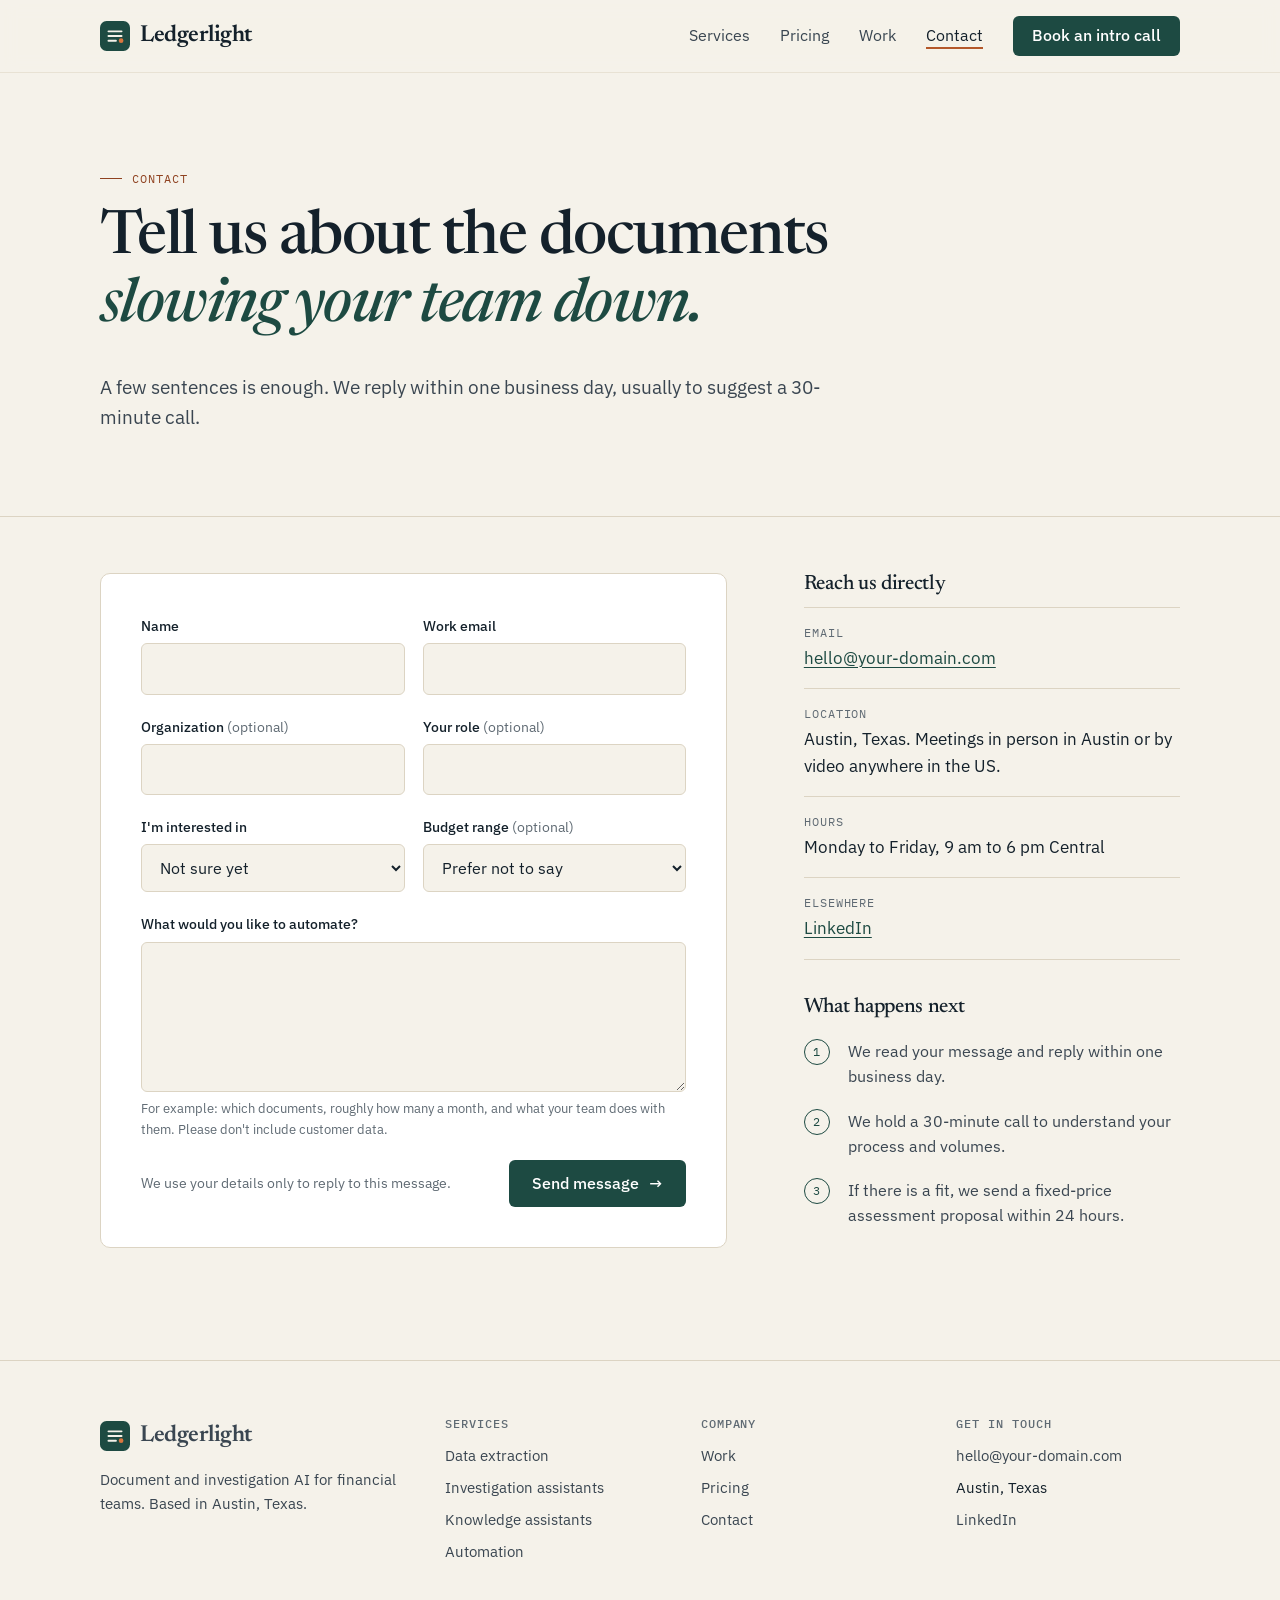
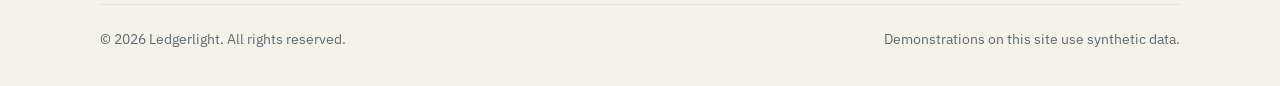
==== contact.html @ 72e63677 "My AI Agency Website Design First Phase - Pradeep" ====
<!doctype html>
<html lang="en">
<head>
  <meta charset="utf-8">
  <meta name="viewport" content="width=device-width, initial-scale=1">
  <title>Contact — Ledgerlight</title>
  <meta name="description" content="Tell us about the documents slowing your team down. Based in Austin, Texas; we reply within one business day.">
  <meta property="og:title" content="Ledgerlight — Document & Investigation AI">
  <meta property="og:description" content="AI that reads the paperwork, so your team can make the call.">
  <meta name="theme-color" content="#1D4A42">
  <link rel="icon" href="assets/img/favicon.svg" type="image/svg+xml">
  <link rel="preconnect" href="https://fonts.googleapis.com">
  <link rel="preconnect" href="https://fonts.gstatic.com" crossorigin>
  <link href="https://fonts.googleapis.com/css2?family=IBM+Plex+Mono:wght@400;500&family=IBM+Plex+Sans:wght@400;500;600&family=Newsreader:ital,opsz,wght@0,6..72,400;0,6..72,500;0,6..72,600;1,6..72,400;1,6..72,500&display=swap" rel="stylesheet">
  <link rel="stylesheet" href="assets/css/styles.css">
</head>
<body>
  <a class="skip-link" href="#main">Skip to content</a>

  <header class="site-header">
    <nav class="wrap nav" aria-label="Main">
      <a class="brand" href="index.html" aria-label="Ledgerlight home">
        <svg class="brand-mark" viewBox="0 0 32 32" aria-hidden="true"><rect width="32" height="32" rx="7" fill="#1D4A42"/><path d="M9 11h14M9 16h14M9 21h8" stroke="#F5F2EA" stroke-width="2" stroke-linecap="round"/><circle cx="22.5" cy="21" r="2.5" fill="#D9763F"/></svg>
        <span class="brand-name">Ledgerlight</span>
      </a>
      <button class="nav-toggle" aria-expanded="false" aria-controls="nav-links" aria-label="Open menu">
        <svg width="20" height="20" viewBox="0 0 20 20" aria-hidden="true"><path d="M3 6h14M3 10h14M3 14h14" stroke="currentColor" stroke-width="1.6" stroke-linecap="round"/></svg>
      </button>
      <ul class="nav-links" id="nav-links">
        <li><a href="services.html">Services</a></li>
        <li><a href="services.html#engagements">Pricing</a></li>
        <li><a href="work.html">Work</a></li>
        <li><a href="contact.html" aria-current="page">Contact</a></li>
        <li><a class="btn btn-primary" href="contact.html">Book an intro call</a></li>
      </ul>
    </nav>
  </header>

  <main id="main">
    <section class="page-head">
      <div class="wrap">
        <p class="eyebrow">Contact</p>
        <h1>Tell us about the documents <em class="accent">slowing your team down.</em></h1>
        <p class="lede">A few sentences is enough. We reply within one business day, usually to suggest a 30-minute call.</p>
      </div>
    </section>

    <section style="padding-top:56px">
      <div class="wrap contact-grid">
        <!--
          To receive submissions directly, create a free form endpoint (for example Formspree or Web3Forms)
          and paste its URL into data-endpoint below. With data-endpoint empty, the form opens the visitor's
          email app addressed to data-email.
        -->
        <form class="contact" novalidate data-endpoint="" data-email="hello@your-domain.com">
          <div class="field-row">
            <div class="field">
              <label for="name">Name</label>
              <input id="name" name="name" type="text" autocomplete="name" required>
            </div>
            <div class="field">
              <label for="email">Work email</label>
              <input id="email" name="email" type="email" autocomplete="email" required>
            </div>
          </div>
          <div class="field-row">
            <div class="field">
              <label for="company">Organization <span class="opt">(optional)</span></label>
              <input id="company" name="company" type="text" autocomplete="organization">
            </div>
            <div class="field">
              <label for="role">Your role <span class="opt">(optional)</span></label>
              <input id="role" name="role" type="text" autocomplete="organization-title">
            </div>
          </div>
          <div class="field-row">
            <div class="field">
              <label for="interest">I'm interested in</label>
              <select id="interest" name="interest">
                <option>Not sure yet</option>
                <option>Document data extraction</option>
                <option>Investigation &amp; case assistants</option>
                <option>Policy &amp; knowledge assistants</option>
                <option>Workflow automation &amp; integrations</option>
              </select>
            </div>
            <div class="field">
              <label for="budget">Budget range <span class="opt">(optional)</span></label>
              <select id="budget" name="budget">
                <option value="">Prefer not to say</option>
                <option>Under $5,000</option>
                <option>$5,000–$25,000</option>
                <option>$25,000–$100,000</option>
                <option>Over $100,000</option>
              </select>
            </div>
          </div>
          <div class="field">
            <label for="message">What would you like to automate?</label>
            <textarea id="message" name="message" required aria-describedby="message-hint"></textarea>
            <span class="hint" id="message-hint">For example: which documents, roughly how many a month, and what your team does with them. Please don't include customer data.</span>
          </div>
          <div class="hp" aria-hidden="true"><label for="website">Website</label><input id="website" name="website" type="text" tabindex="-1" autocomplete="off"></div>
          <div class="form-foot">
            <small>We use your details only to reply to this message.</small>
            <button class="btn btn-primary" type="submit">Send message <span class="arrow" aria-hidden="true">→</span></button>
          </div>
          <div class="form-status" role="status" aria-live="polite"></div>
        </form>

        <aside class="contact-side">
          <h3>Reach us directly</h3>
          <ul class="contact-list">
            <li><span class="k">Email</span><a href="mailto:hello@your-domain.com">hello@your-domain.com</a></li>
            <li><span class="k">Location</span><span>Austin, Texas. Meetings in person in Austin or by video anywhere in the US.</span></li>
            <li><span class="k">Hours</span><span>Monday to Friday, 9 am to 6 pm Central</span></li>
            <li><span class="k">Elsewhere</span><a href="https://www.linkedin.com/" rel="noopener">LinkedIn</a></li>
          </ul>

          <h3>What happens next</h3>
          <ol class="next-steps">
            <li>We read your message and reply within one business day.</li>
            <li>We hold a 30-minute call to understand your process and volumes.</li>
            <li>If there is a fit, we send a fixed-price assessment proposal within 24 hours.</li>
          </ol>
        </aside>
      </div>
    </section>
  </main>

  <footer class="site-footer">
    <div class="wrap">
      <div class="footer-grid">
        <div>
          <a class="brand" href="index.html" style="margin-bottom:14px">
            <svg class="brand-mark" viewBox="0 0 32 32" aria-hidden="true"><rect width="32" height="32" rx="7" fill="#1D4A42"/><path d="M9 11h14M9 16h14M9 21h8" stroke="#F5F2EA" stroke-width="2" stroke-linecap="round"/><circle cx="22.5" cy="21" r="2.5" fill="#D9763F"/></svg>
            <span class="brand-name">Ledgerlight</span>
          </a>
          <p>Document and investigation AI for financial teams. Based in Austin, Texas.</p>
        </div>
        <div>
          <h4>Services</h4>
          <ul>
            <li><a href="services.html#extraction">Data extraction</a></li>
            <li><a href="services.html#investigation">Investigation assistants</a></li>
            <li><a href="services.html#knowledge">Knowledge assistants</a></li>
            <li><a href="services.html#automation">Automation</a></li>
          </ul>
        </div>
        <div>
          <h4>Company</h4>
          <ul>
            <li><a href="work.html">Work</a></li>
            <li><a href="services.html#engagements">Pricing</a></li>
            <li><a href="contact.html">Contact</a></li>
          </ul>
        </div>
        <div>
          <h4>Get in touch</h4>
          <ul>
            <li><a href="mailto:hello@your-domain.com">hello@your-domain.com</a></li>
            <li>Austin, Texas</li>
            <li><a href="https://www.linkedin.com/" rel="noopener">LinkedIn</a></li>
          </ul>
        </div>
      </div>
      <div class="footer-base">
        <span>© <span data-year></span> Ledgerlight. All rights reserved.</span>
        <span>Demonstrations on this site use synthetic data.</span>
      </div>
    </div>
  </footer>

  <script src="assets/js/main.js"></script>
</body>
</html>
---- assets/css/styles.css ----
/* ==========================================================================
   Ledgerlight — marketing site styles
   Palette: warm paper, deep ink, pine (trust) and copper (signal).
   Fonts: Newsreader (display), IBM Plex Sans (body), IBM Plex Mono (labels).
   All fonts are SIL Open Font License via Google Fonts.
   ========================================================================== */

:root {
  --paper: #F5F2EA;
  --paper-2: #ECE7DA;
  --surface: #FFFFFF;
  --ink: #14212B;
  --ink-2: #3A4651;
  --muted: #5F6A73;
  --line: #DCD4C3;
  --line-soft: #E8E2D4;

  --pine: #1D4A42;
  --pine-deep: #12332D;
  --pine-tint: #E2EBE6;
  --copper: #B4582A;
  --copper-deep: #8F4220;
  --copper-tint: #F3E2D4;

  --font-display: "Newsreader", Georgia, "Times New Roman", serif;
  --font-body: "IBM Plex Sans", -apple-system, "Segoe UI", sans-serif;
  --font-mono: "IBM Plex Mono", ui-monospace, Menlo, monospace;

  --radius: 6px;
  --radius-lg: 10px;
  --wrap: 1160px;
  --gutter: clamp(20px, 4vw, 40px);
}

*, *::before, *::after { box-sizing: border-box; }
html { -webkit-text-size-adjust: 100%; scroll-behavior: smooth; }
@media (prefers-reduced-motion: reduce) { html { scroll-behavior: auto; } }

body {
  margin: 0;
  background: var(--paper);
  color: var(--ink);
  font-family: var(--font-body);
  font-size: 17px;
  line-height: 1.6;
  -webkit-font-smoothing: antialiased;
}

img, svg { max-width: 100%; display: block; }
a { color: var(--pine); text-decoration-thickness: 1px; text-underline-offset: 3px; }
a:hover { color: var(--copper-deep); }
:focus-visible { outline: 2px solid var(--copper); outline-offset: 3px; border-radius: 2px; }

h1, h2, h3, h4 {
  font-family: var(--font-display);
  font-weight: 500;
  line-height: 1.12;
  letter-spacing: -0.015em;
  margin: 0 0 0.5em;
  color: var(--ink);
}
h1 { font-size: clamp(2.6rem, 5.6vw, 4.4rem); letter-spacing: -0.025em; }
h2 { font-size: clamp(2rem, 3.6vw, 2.9rem); }
h3 { font-size: 1.5rem; }
p { margin: 0 0 1em; }
em.accent { font-style: italic; color: var(--pine); }

.wrap { max-width: var(--wrap); margin: 0 auto; padding: 0 var(--gutter); }
.skip-link {
  position: absolute; left: -9999px; top: 8px;
  background: var(--ink); color: #fff; padding: 8px 14px; z-index: 100;
}
.skip-link:focus { left: 8px; }

.eyebrow {
  font-family: var(--font-mono);
  font-size: 0.78rem;
  letter-spacing: 0.08em;
  text-transform: uppercase;
  color: var(--copper-deep);
  margin: 0 0 1rem;
  display: flex; align-items: center; gap: 10px;
}
.eyebrow::before { content: ""; width: 22px; height: 1px; background: currentColor; }
.lede { font-size: 1.2rem; color: var(--ink-2); max-width: 40em; }
.muted { color: var(--muted); }

/* ---------- Buttons ---------- */
.btn {
  display: inline-flex; align-items: center; gap: 10px;
  font: 500 0.98rem/1 var(--font-body);
  padding: 15px 22px;
  border-radius: var(--radius);
  border: 1px solid transparent;
  text-decoration: none;
  cursor: pointer;
  transition: background-color .15s ease, color .15s ease, border-color .15s ease;
}
.btn-primary { background: var(--pine); color: #fff; }
.btn-primary:hover { background: var(--pine-deep); color: #fff; }
.btn-ghost { border-color: var(--ink); color: var(--ink); background: transparent; }
.btn-ghost:hover { background: var(--ink); color: var(--paper); }
.btn-light { background: var(--paper); color: var(--pine-deep); }
.btn-light:hover { background: #fff; color: var(--pine-deep); }
.btn .arrow { transition: transform .15s ease; }
.btn:hover .arrow { transform: translateX(3px); }

/* ---------- Header ---------- */
.site-header {
  position: sticky; top: 0; z-index: 50;
  background: rgba(245, 242, 234, 0.92);
  backdrop-filter: saturate(140%) blur(8px);
  -webkit-backdrop-filter: saturate(140%) blur(8px);
  border-bottom: 1px solid var(--line-soft);
}
.nav { display: flex; align-items: center; justify-content: space-between; height: 72px; gap: 24px; }
.brand { display: flex; align-items: center; gap: 10px; text-decoration: none; color: var(--ink); }
.brand-mark { width: 30px; height: 30px; }
.brand-name { font-family: var(--font-display); font-size: 1.45rem; font-weight: 600; letter-spacing: -0.02em; }
.nav-links { display: flex; align-items: center; gap: 30px; list-style: none; margin: 0; padding: 0; }
.nav-links a { color: var(--ink-2); text-decoration: none; font-size: 0.97rem; }
.nav-links a:hover, .nav-links a[aria-current="page"] { color: var(--ink); }
.nav-links a[aria-current="page"] { box-shadow: inset 0 -2px 0 var(--copper); padding-bottom: 4px; }
.nav-links .btn { padding: 11px 18px; color: #fff; }
.nav-links .btn:hover { color: #fff; }
.nav-toggle {
  display: none; background: none; border: 1px solid var(--line); border-radius: var(--radius);
  width: 44px; height: 44px; cursor: pointer; color: var(--ink);
}
.nav-toggle svg { margin: auto; }

@media (max-width: 860px) {
  .nav-toggle { display: block; }
  .nav-links {
    display: none; position: absolute; left: 0; right: 0; top: 72px;
    flex-direction: column; align-items: stretch; gap: 0;
    background: var(--paper); border-bottom: 1px solid var(--line); padding: 8px var(--gutter) 20px;
  }
  .nav-links.open { display: flex; }
  .nav-links li a:not(.btn) { display: block; padding: 14px 0; border-bottom: 1px solid var(--line-soft); }
  .nav-links a[aria-current="page"] { box-shadow: none; color: var(--copper-deep); }
  .nav-links .btn { margin-top: 16px; justify-content: center; padding: 15px 18px; }
}

/* ---------- Sections ---------- */
section { padding: clamp(64px, 9vw, 112px) 0; }
.section-head { display: grid; grid-template-columns: 1fr 1fr; gap: 40px; align-items: end; margin-bottom: 56px; }
.section-head h2 { margin: 0; max-width: 14em; }
.section-head p { margin: 0; color: var(--ink-2); }
@media (max-width: 860px) { .section-head { grid-template-columns: 1fr; gap: 16px; margin-bottom: 40px; } }
.rule-top { border-top: 1px solid var(--line); }

/* ---------- Hero ---------- */
.hero { padding: clamp(56px, 8vw, 96px) 0 clamp(64px, 8vw, 104px); }
.hero-grid { display: grid; grid-template-columns: 1.05fr 0.95fr; gap: clamp(32px, 5vw, 72px); align-items: center; }
.hero h1 { margin-bottom: 24px; }
.hero .lede { margin-bottom: 36px; }
.hero-actions { display: flex; flex-wrap: wrap; gap: 14px; }
.hero-note { margin-top: 28px; font-size: 0.92rem; color: var(--muted); display: flex; gap: 10px; align-items: flex-start; max-width: 36em; }
.hero-note .dot { width: 8px; height: 8px; border-radius: 50%; background: var(--copper); flex: none; margin-top: 0.6em; }
@media (max-width: 960px) { .hero-grid { grid-template-columns: 1fr; } }

/* Hero visual: a document turning into a case summary */
.flow { position: relative; display: grid; gap: 18px; }
.doc {
  background: var(--surface); border: 1px solid var(--line); border-radius: var(--radius-lg);
  box-shadow: 0 1px 0 var(--line-soft), 0 18px 40px -28px rgba(20, 33, 43, 0.35);
  overflow: hidden;
}
.doc-head {
  display: flex; justify-content: space-between; align-items: center; flex-wrap: wrap; gap: 6px 12px;
  padding: 12px 16px; border-bottom: 1px solid var(--line-soft);
  font-family: var(--font-mono); font-size: 0.74rem; color: var(--muted); letter-spacing: 0.02em;
}
.doc-head b { color: var(--ink); font-weight: 500; }
.doc table { width: 100%; border-collapse: collapse; font-size: 0.86rem; }
.doc td { padding: 9px 16px; border-bottom: 1px solid var(--line-soft); font-variant-numeric: tabular-nums; }
.doc tr:last-child td { border-bottom: 0; }
.doc td.amt { text-align: right; font-family: var(--font-mono); font-size: 0.82rem; }
.doc tr.flag td { background: var(--copper-tint); }
.doc tr.flag td:first-child { box-shadow: inset 3px 0 0 var(--copper); }
.tag {
  display: inline-block; font-family: var(--font-mono); font-size: 0.7rem; letter-spacing: 0.04em;
  padding: 3px 8px; border-radius: 99px; background: var(--pine-tint); color: var(--pine-deep);
  text-transform: uppercase;
}
.tag.copper { background: var(--copper-tint); color: var(--copper-deep); }
.flow-arrow {
  justify-self: center; display: flex; align-items: center; gap: 10px;
  font-family: var(--font-mono); font-size: 0.74rem; color: var(--muted);
}
.flow-arrow svg { width: 18px; height: 18px; color: var(--copper); }
.summary { padding: 18px 18px 20px; }
.summary h4 { font-family: var(--font-display); font-size: 1.15rem; margin: 0 0 10px; }
.summary dl { display: grid; grid-template-columns: auto 1fr; gap: 6px 16px; margin: 0 0 14px; font-size: 0.88rem; }
.summary dt { color: var(--muted); }
.summary dd { margin: 0; }
.summary p { font-size: 0.9rem; color: var(--ink-2); margin: 0; border-left: 2px solid var(--pine); padding-left: 12px; }
.flow-caption { font-size: 0.8rem; color: var(--muted); text-align: center; margin-top: 4px; }

/* ---------- Strip ---------- */
.strip { padding: 28px 0; border-top: 1px solid var(--line); border-bottom: 1px solid var(--line); background: var(--paper-2); }
.strip-inner { display: flex; flex-wrap: wrap; gap: 12px 36px; align-items: center; }
.strip-label { font-family: var(--font-mono); font-size: 0.76rem; letter-spacing: 0.08em; text-transform: uppercase; color: var(--muted); }
.strip ul { display: flex; flex-wrap: wrap; gap: 10px 32px; list-style: none; margin: 0; padding: 0; }
.strip li { font-family: var(--font-display); font-size: 1.2rem; color: var(--ink-2); }

/* ---------- Service index (numbered rows) ---------- */
.service-index { list-style: none; margin: 0; padding: 0; border-top: 1px solid var(--ink); }
.service-row {
  display: grid; grid-template-columns: 72px 1.1fr 1.3fr auto; gap: 28px; align-items: start;
  padding: 32px 0; border-bottom: 1px solid var(--line);
}
.service-num { font-family: var(--font-mono); font-size: 0.85rem; color: var(--copper-deep); padding-top: 8px; }
.service-row h3 { margin: 0; font-size: 1.65rem; }
.service-row p { margin: 0 0 12px; color: var(--ink-2); }
.chips { display: flex; flex-wrap: wrap; gap: 8px; list-style: none; padding: 0; margin: 0; }
.chips li { font-size: 0.8rem; color: var(--ink-2); border: 1px solid var(--line); border-radius: 99px; padding: 3px 11px; background: var(--surface); }
.service-link { font-size: 0.92rem; white-space: nowrap; padding-top: 8px; }
@media (max-width: 860px) {
  .service-row { grid-template-columns: 1fr; gap: 10px; padding: 28px 0; }
  .service-num, .service-link { padding-top: 0; }
}

/* ---------- Process ---------- */
.process { display: grid; grid-template-columns: repeat(4, 1fr); gap: 0; counter-reset: step; }
.step { padding: 28px 28px 32px 0; border-top: 2px solid var(--line); position: relative; }
.step + .step { padding-left: 28px; border-left: 1px solid var(--line-soft); }
.step::before {
  content: ""; position: absolute; top: -2px; left: 0; width: 48px; height: 2px; background: var(--pine);
}
.step + .step::before { left: 28px; }
.step-meta { font-family: var(--font-mono); font-size: 0.76rem; color: var(--muted); letter-spacing: 0.04em; margin-bottom: 14px; display: block; }
.step h3 { font-size: 1.35rem; margin-bottom: 10px; }
.step p { font-size: 0.95rem; color: var(--ink-2); margin-bottom: 16px; }
.step .price { font-family: var(--font-display); font-size: 1.15rem; color: var(--pine); }
@media (max-width: 960px) {
  .process { grid-template-columns: 1fr 1fr; row-gap: 12px; }
  .step:nth-child(3) { padding-left: 0; border-left: 0; }
  .step:nth-child(3)::before { left: 0; }
}
@media (max-width: 600px) {
  .process { grid-template-columns: 1fr; }
  .step, .step + .step { padding-left: 0; border-left: 0; }
  .step + .step::before { left: 0; }
}

/* ---------- Principles / split ---------- */
.split { display: grid; grid-template-columns: 0.9fr 1.1fr; gap: clamp(32px, 6vw, 88px); align-items: start; }
@media (max-width: 860px) { .split { grid-template-columns: 1fr; } }
.principles { list-style: none; margin: 0; padding: 0; display: grid; gap: 0; }
.principles li { padding: 22px 0; border-bottom: 1px solid var(--line); display: grid; grid-template-columns: 40px 1fr; gap: 12px; }
.principles li:first-child { border-top: 1px solid var(--line); }
.principles svg { width: 22px; height: 22px; color: var(--pine); margin-top: 3px; }
.principles strong { display: block; font-weight: 600; margin-bottom: 4px; }
.principles span { color: var(--ink-2); font-size: 0.97rem; }

.quote-card {
  background: var(--pine); color: #EAF1EC; border-radius: var(--radius-lg); padding: 36px;
  position: sticky; top: 100px;
}
.quote-card p.big { font-family: var(--font-display); font-size: clamp(1.5rem, 2.4vw, 1.9rem); line-height: 1.25; color: #fff; margin-bottom: 20px; }
.quote-card .small { font-size: 0.92rem; color: #C9D8CF; margin: 0; }

/* ---------- CTA band ---------- */
.cta-band { background: var(--pine-deep); color: #E5EEE8; padding: clamp(64px, 8vw, 96px) 0; }
.cta-band h2 { color: #fff; max-width: 16em; }
.cta-band p { color: #C9D8CF; max-width: 34em; }
.cta-grid { display: grid; grid-template-columns: 1.4fr 1fr; gap: 40px; align-items: end; }
.cta-grid .actions { display: flex; flex-wrap: wrap; gap: 14px; justify-content: flex-end; }
.cta-band .btn-ghost { border-color: #9DB8AB; color: #fff; }
.cta-band .btn-ghost:hover { background: #fff; color: var(--pine-deep); }
@media (max-width: 860px) { .cta-grid { grid-template-columns: 1fr; } .cta-grid .actions { justify-content: flex-start; } }

/* ---------- Page header (inner pages) ---------- */
.page-head { padding: clamp(56px, 8vw, 96px) 0 clamp(40px, 5vw, 64px); border-bottom: 1px solid var(--line); }
.page-head h1 { font-size: clamp(2.4rem, 5vw, 3.8rem); max-width: 14em; }

/* ---------- Service detail ---------- */
.detail { display: grid; grid-template-columns: 0.8fr 1.2fr; gap: clamp(28px, 5vw, 72px); padding: 56px 0; border-bottom: 1px solid var(--line); scroll-margin-top: 90px; }
.detail:last-child { border-bottom: 0; }
.detail-side .service-num { padding: 0; display: block; margin-bottom: 12px; }
.detail-side h2 { font-size: clamp(1.8rem, 3vw, 2.4rem); }
.detail-side p { color: var(--ink-2); }
.detail-body h3 { font-family: var(--font-mono); font-size: 0.78rem; text-transform: uppercase; letter-spacing: 0.08em; color: var(--muted); font-weight: 500; margin: 0 0 12px; }
.detail-body ul.checks { list-style: none; margin: 0 0 28px; padding: 0; display: grid; grid-template-columns: 1fr 1fr; gap: 10px 28px; }
.detail-body ul.checks li { padding-left: 26px; position: relative; font-size: 0.97rem; }
.detail-body ul.checks li::before {
  content: ""; position: absolute; left: 0; top: 0.55em; width: 12px; height: 7px;
  border-left: 2px solid var(--pine); border-bottom: 2px solid var(--pine); transform: rotate(-45deg);
}
.example {
  background: var(--surface); border: 1px solid var(--line); border-radius: var(--radius-lg); padding: 20px 22px;
  font-size: 0.95rem; color: var(--ink-2);
}
.example b { color: var(--ink); font-weight: 600; }
@media (max-width: 860px) { .detail { grid-template-columns: 1fr; } .detail-body ul.checks { grid-template-columns: 1fr; } }

/* ---------- Pricing table ---------- */
.ladder { width: 100%; border-collapse: collapse; background: var(--surface); border: 1px solid var(--line); border-radius: var(--radius-lg); overflow: hidden; }
.ladder th, .ladder td { text-align: left; padding: 18px 20px; border-bottom: 1px solid var(--line-soft); vertical-align: top; }
.ladder thead th { font-family: var(--font-mono); font-size: 0.74rem; font-weight: 500; letter-spacing: 0.06em; text-transform: uppercase; color: var(--muted); background: var(--paper-2); }
.ladder tbody tr:last-child td { border-bottom: 0; }
.ladder td:first-child { font-family: var(--font-display); font-size: 1.2rem; color: var(--ink); width: 26%; }
.ladder td.price { font-family: var(--font-display); font-size: 1.15rem; color: var(--pine); white-space: nowrap; }
.ladder td:nth-child(3) { white-space: nowrap; color: var(--ink-2); }
.ladder-note { font-size: 0.9rem; color: var(--muted); margin-top: 14px; }
@media (max-width: 760px) {
  .ladder thead { display: none; }
  .ladder, .ladder tbody, .ladder tr, .ladder td { display: block; width: 100%; }
  .ladder tr { padding: 16px 18px; border-bottom: 1px solid var(--line-soft); }
  .ladder td { padding: 4px 0; border: 0; }
  .ladder td:first-child { width: 100%; }
}

/* ---------- Work / case studies ---------- */
.notice {
  display: flex; gap: 14px; align-items: flex-start;
  background: var(--copper-tint); border: 1px solid #E8C9B2; border-radius: var(--radius-lg);
  padding: 16px 20px; font-size: 0.95rem; color: var(--ink-2); margin-top: 32px; max-width: 46em;
}
.notice svg { width: 20px; height: 20px; color: var(--copper-deep); flex: none; margin-top: 3px; }
.case { display: grid; grid-template-columns: 1fr 1fr; gap: clamp(28px, 5vw, 64px); padding: 64px 0; border-bottom: 1px solid var(--line); align-items: center; }
.case:last-child { border-bottom: 0; }
.case:nth-child(even) .case-visual { order: -1; }
.case-meta { display: flex; flex-wrap: wrap; gap: 8px; margin-bottom: 18px; }
.case h2 { font-size: clamp(1.8rem, 3vw, 2.4rem); }
.case dl { margin: 24px 0 0; display: grid; gap: 18px; }
.case dt { font-family: var(--font-mono); font-size: 0.74rem; text-transform: uppercase; letter-spacing: 0.08em; color: var(--muted); margin-bottom: 4px; }
.case dd { margin: 0; color: var(--ink-2); }
.case-visual { background: var(--paper-2); border-radius: var(--radius-lg); padding: clamp(18px, 3vw, 32px); border: 1px solid var(--line); }
.case-visual .doc { box-shadow: none; }
.video-placeholder {
  margin-top: 14px; display: flex; align-items: center; gap: 12px; font-size: 0.88rem; color: var(--muted);
  border: 1px dashed var(--line); border-radius: var(--radius); padding: 12px 14px; background: var(--surface);
}
.video-placeholder svg { width: 22px; height: 22px; color: var(--pine); flex: none; }
.bar-row { display: grid; grid-template-columns: 120px 1fr 44px; gap: 12px; align-items: center; font-size: 0.85rem; padding: 7px 16px; }
.bar { height: 8px; border-radius: 99px; background: var(--line-soft); overflow: hidden; }
.bar span { display: block; height: 100%; background: var(--pine); border-radius: 99px; }
.bar.hi span { background: var(--copper); }
.chat { padding: 16px; display: grid; gap: 12px; font-size: 0.9rem; }
.chat .q { justify-self: end; background: var(--pine); color: #fff; padding: 10px 14px; border-radius: 12px 12px 2px 12px; max-width: 85%; }
.chat .a { background: var(--paper); border: 1px solid var(--line-soft); padding: 12px 14px; border-radius: 12px 12px 12px 2px; max-width: 92%; color: var(--ink-2); }
.chat .cite { display: inline-block; margin-top: 8px; font-family: var(--font-mono); font-size: 0.72rem; color: var(--pine); background: var(--pine-tint); padding: 2px 8px; border-radius: 4px; }
@media (max-width: 860px) { .case { grid-template-columns: 1fr; } .case:nth-child(even) .case-visual { order: 0; } }

/* ---------- Contact ---------- */
.contact-grid { display: grid; grid-template-columns: 1.25fr 0.75fr; gap: clamp(32px, 6vw, 80px); align-items: start; }
@media (max-width: 900px) { .contact-grid { grid-template-columns: 1fr; } }
form.contact { background: var(--surface); border: 1px solid var(--line); border-radius: var(--radius-lg); padding: clamp(22px, 4vw, 40px); }
.field-row { display: grid; grid-template-columns: 1fr 1fr; gap: 18px; }
@media (max-width: 600px) { .field-row { grid-template-columns: 1fr; } }
.field { display: grid; gap: 6px; margin-bottom: 20px; }
.field label { font-size: 0.9rem; font-weight: 500; }
.field label .opt { color: var(--muted); font-weight: 400; }
.field input, .field select, .field textarea {
  font: inherit; font-size: 1rem; color: var(--ink);
  background: var(--paper); border: 1px solid var(--line); border-radius: var(--radius);
  padding: 12px 14px; width: 100%;
}
.field textarea { min-height: 150px; resize: vertical; }
.field input:focus, .field select:focus, .field textarea:focus { outline: none; border-color: var(--pine); box-shadow: 0 0 0 3px var(--pine-tint); background: #fff; }
.field .hint { font-size: 0.82rem; color: var(--muted); }
.field input[aria-invalid="true"], .field textarea[aria-invalid="true"] { border-color: var(--copper); }
.form-foot { display: flex; flex-wrap: wrap; gap: 16px; align-items: center; justify-content: space-between; margin-top: 8px; }
.form-foot small { color: var(--muted); max-width: 26em; }
.form-status { margin-top: 18px; padding: 14px 16px; border-radius: var(--radius); font-size: 0.95rem; display: none; }
.form-status.show { display: block; }
.form-status.ok { background: var(--pine-tint); color: var(--pine-deep); }
.form-status.err { background: var(--copper-tint); color: var(--copper-deep); }
.hp { position: absolute; left: -9999px; }

.contact-side h3 { font-size: 1.3rem; }
.contact-list { list-style: none; padding: 0; margin: 0 0 36px; }
.contact-list li { padding: 16px 0; border-bottom: 1px solid var(--line); display: grid; gap: 2px; }
.contact-list li:first-child { border-top: 1px solid var(--line); }
.contact-list .k { font-family: var(--font-mono); font-size: 0.74rem; text-transform: uppercase; letter-spacing: 0.08em; color: var(--muted); }
.next-steps { list-style: none; counter-reset: n; padding: 0; margin: 0; }
.next-steps li { counter-increment: n; display: grid; grid-template-columns: 34px 1fr; gap: 10px; padding: 10px 0; color: var(--ink-2); font-size: 0.97rem; }
.next-steps li::before {
  content: counter(n); width: 26px; height: 26px; border-radius: 50%; border: 1px solid var(--pine);
  color: var(--pine); font-family: var(--font-mono); font-size: 0.78rem; display: grid; place-items: center;
}

/* ---------- Footer ---------- */
.site-footer { padding: 56px 0 36px; border-top: 1px solid var(--line); font-size: 0.93rem; }
.footer-grid { display: grid; grid-template-columns: 1.4fr 1fr 1fr 1fr; gap: 32px; margin-bottom: 40px; }
.footer-grid h4 { font-family: var(--font-mono); font-size: 0.74rem; font-weight: 500; letter-spacing: 0.08em; text-transform: uppercase; color: var(--muted); margin-bottom: 14px; }
.footer-grid ul { list-style: none; padding: 0; margin: 0; display: grid; gap: 8px; }
.footer-grid a { color: var(--ink-2); text-decoration: none; }
.footer-grid a:hover { color: var(--copper-deep); }
.footer-grid p { color: var(--ink-2); max-width: 22em; }
.footer-base { display: flex; flex-wrap: wrap; justify-content: space-between; gap: 12px; color: var(--muted); font-size: 0.85rem; padding-top: 24px; border-top: 1px solid var(--line-soft); }
@media (max-width: 860px) { .footer-grid { grid-template-columns: 1fr 1fr; } .footer-grid > div:first-child { grid-column: 1 / -1; } }
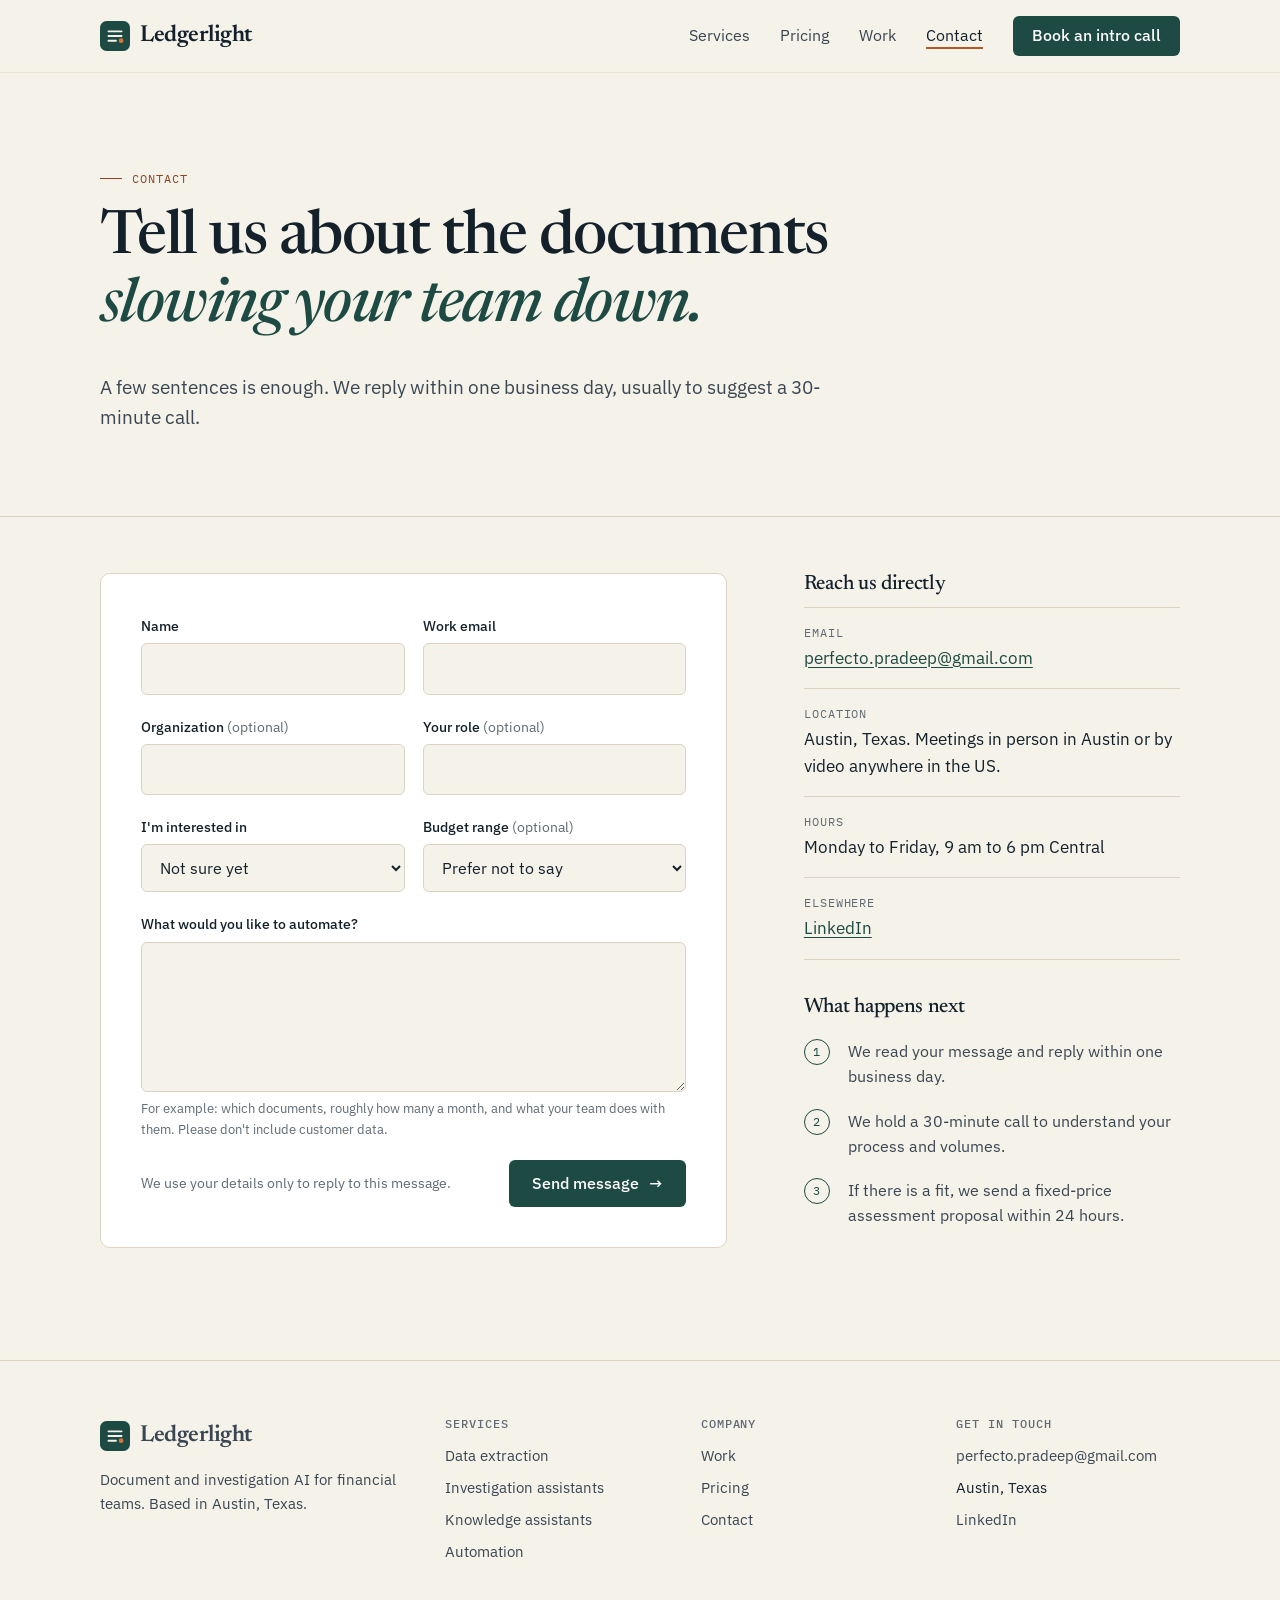
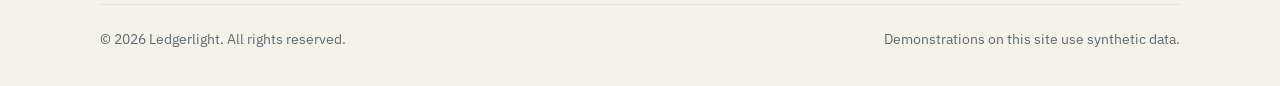
==== commit f3745298: "Updated contact email - Pradeep" ====
--- a/contact.html
+++ b/contact.html
@@ -52,7 +52,7 @@
           and paste its URL into data-endpoint below. With data-endpoint empty, the form opens the visitor's
           email app addressed to data-email.
         -->
-        <form class="contact" novalidate data-endpoint="" data-email="hello@your-domain.com">
+        <form class="contact" novalidate data-endpoint="" data-email="erpkb.sharma@gmail.com">
           <div class="field-row">
             <div class="field">
               <label for="name">Name</label>
@@ -111,7 +111,7 @@
         <aside class="contact-side">
           <h3>Reach us directly</h3>
           <ul class="contact-list">
-            <li><span class="k">Email</span><a href="mailto:hello@your-domain.com">hello@your-domain.com</a></li>
+            <li><span class="k">Email</span><a href="mailto:perfecto.pradeep@gmail.com">perfecto.pradeep@gmail.com</a></li>
             <li><span class="k">Location</span><span>Austin, Texas. Meetings in person in Austin or by video anywhere in the US.</span></li>
             <li><span class="k">Hours</span><span>Monday to Friday, 9 am to 6 pm Central</span></li>
             <li><span class="k">Elsewhere</span><a href="https://www.linkedin.com/" rel="noopener">LinkedIn</a></li>
@@ -158,7 +158,7 @@
         <div>
           <h4>Get in touch</h4>
           <ul>
-            <li><a href="mailto:hello@your-domain.com">hello@your-domain.com</a></li>
+            <li><a href="mailto:perfecto.pradeep@gmail.com">perfecto.pradeep@gmail.com</a></li>
             <li>Austin, Texas</li>
             <li><a href="https://www.linkedin.com/" rel="noopener">LinkedIn</a></li>
           </ul>
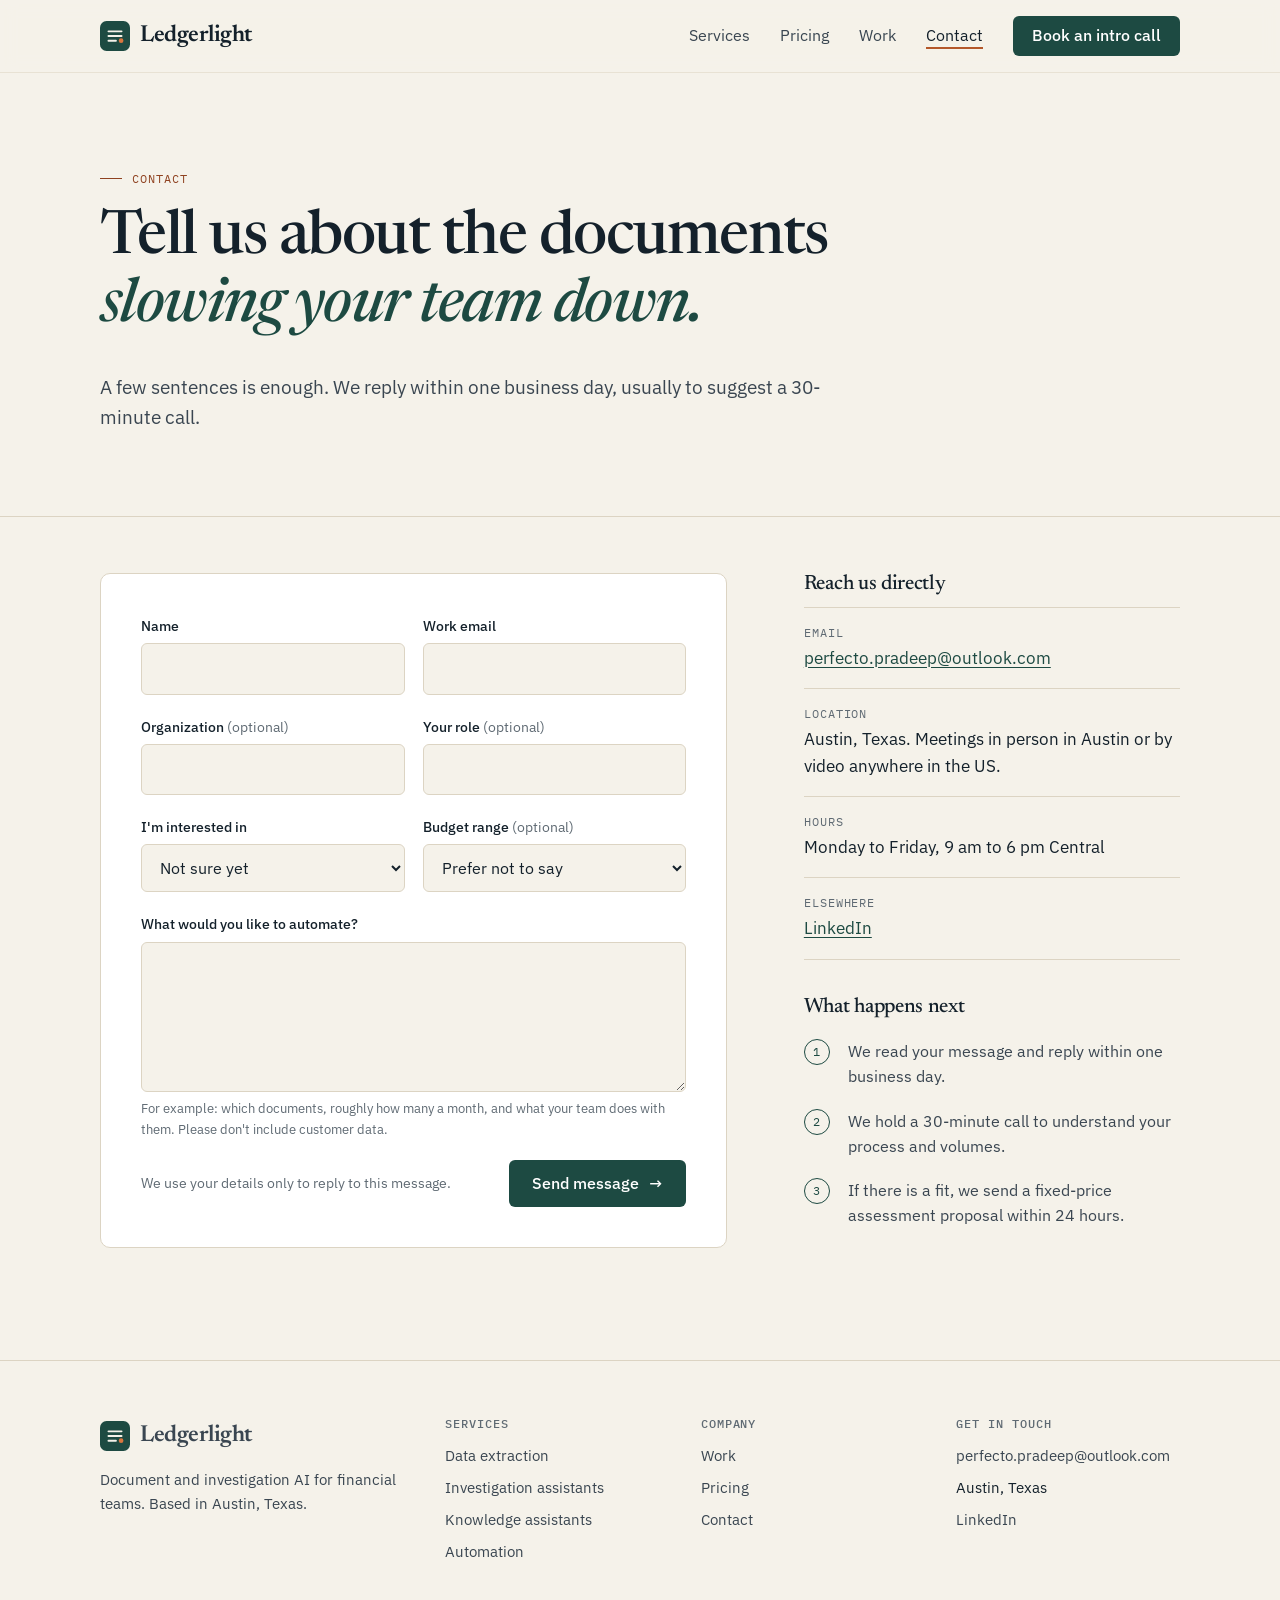
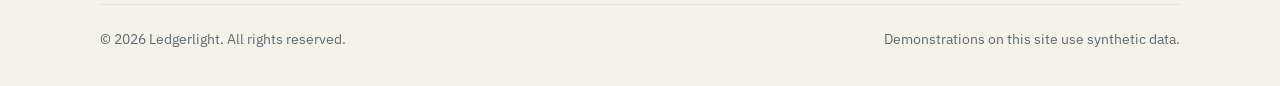
==== commit 153dc011: "Updated new email - Pradeep" ====
--- a/contact.html
+++ b/contact.html
@@ -111,7 +111,7 @@
         <aside class="contact-side">
           <h3>Reach us directly</h3>
           <ul class="contact-list">
-            <li><span class="k">Email</span><a href="mailto:perfecto.pradeep@gmail.com">perfecto.pradeep@gmail.com</a></li>
+            <li><span class="k">Email</span><a href="mailto:perfecto.pradeep@outlook.com">perfecto.pradeep@outlook.com</a></li>
             <li><span class="k">Location</span><span>Austin, Texas. Meetings in person in Austin or by video anywhere in the US.</span></li>
             <li><span class="k">Hours</span><span>Monday to Friday, 9 am to 6 pm Central</span></li>
             <li><span class="k">Elsewhere</span><a href="https://www.linkedin.com/" rel="noopener">LinkedIn</a></li>
@@ -158,7 +158,7 @@
         <div>
           <h4>Get in touch</h4>
           <ul>
-            <li><a href="mailto:perfecto.pradeep@gmail.com">perfecto.pradeep@gmail.com</a></li>
+            <li><a href="mailto:perfecto.pradeep@outlook.com">perfecto.pradeep@outlook.com</a></li>
             <li>Austin, Texas</li>
             <li><a href="https://www.linkedin.com/" rel="noopener">LinkedIn</a></li>
           </ul>
